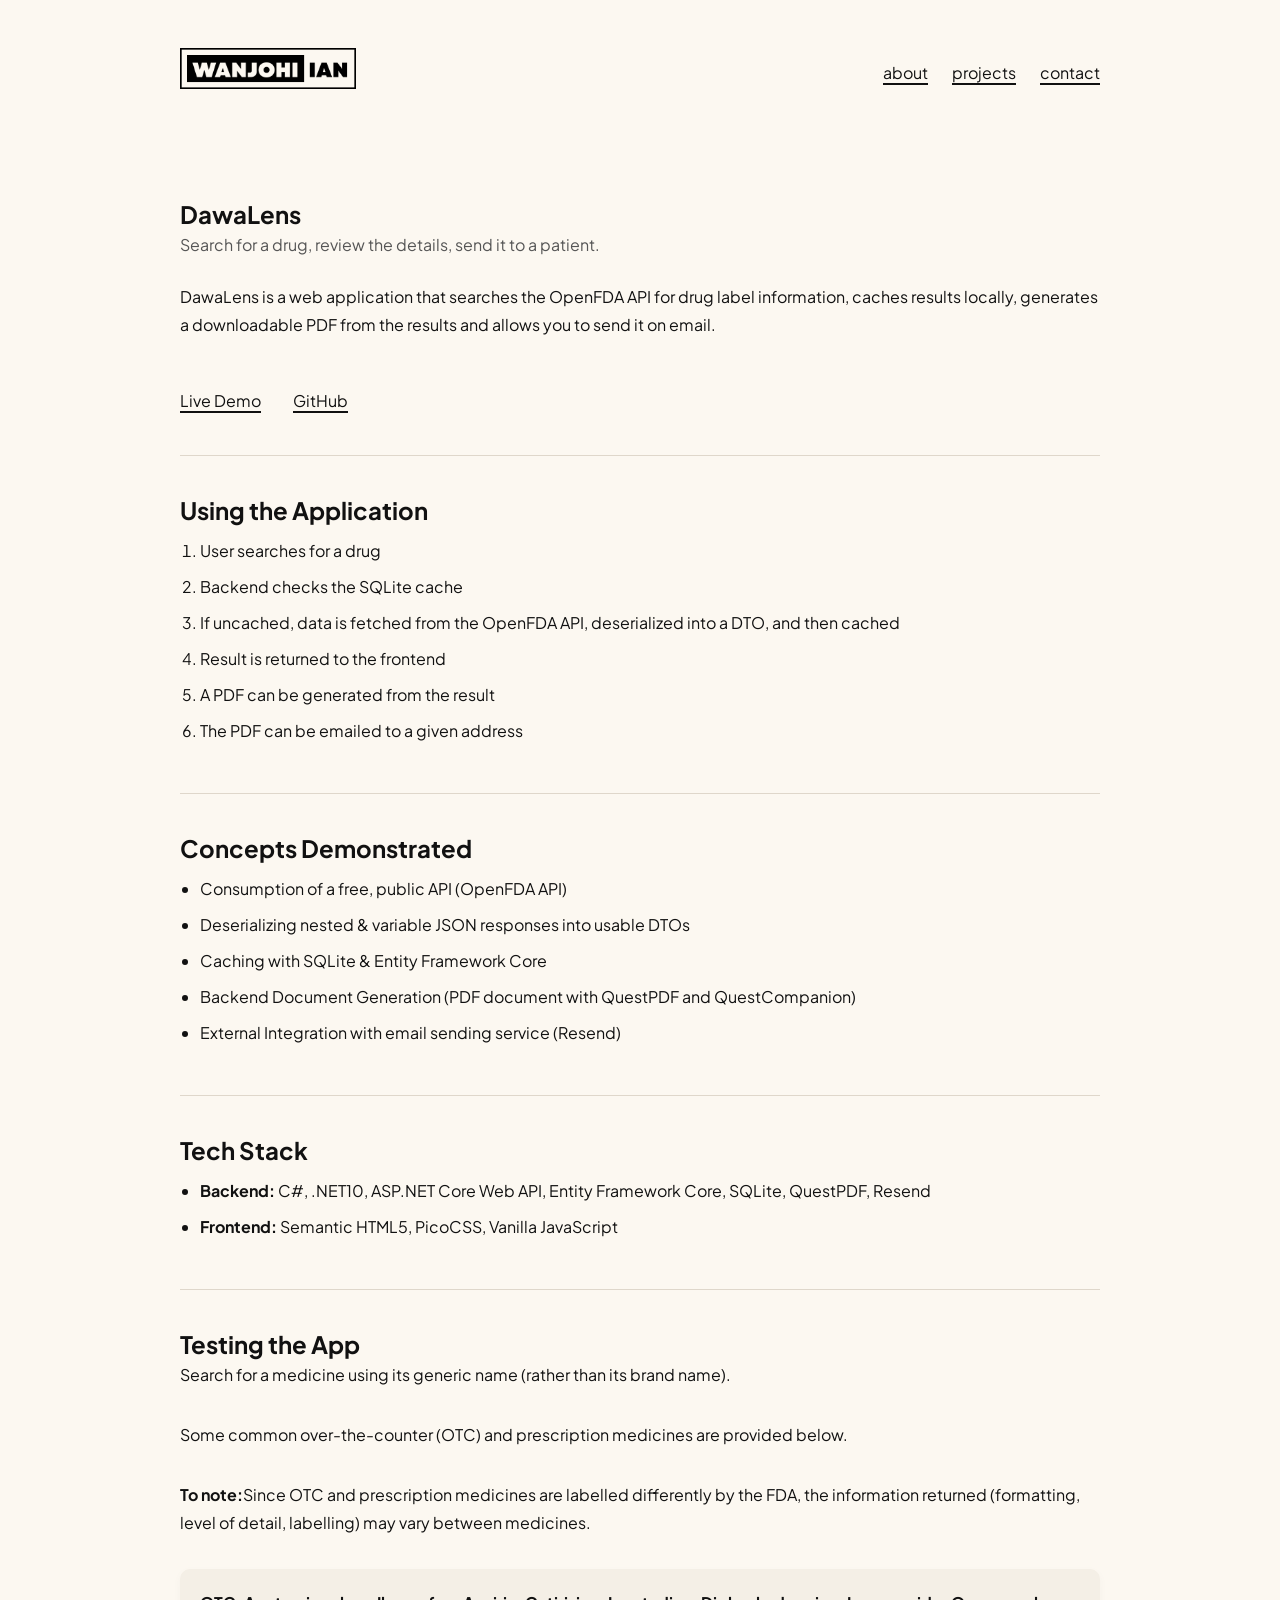
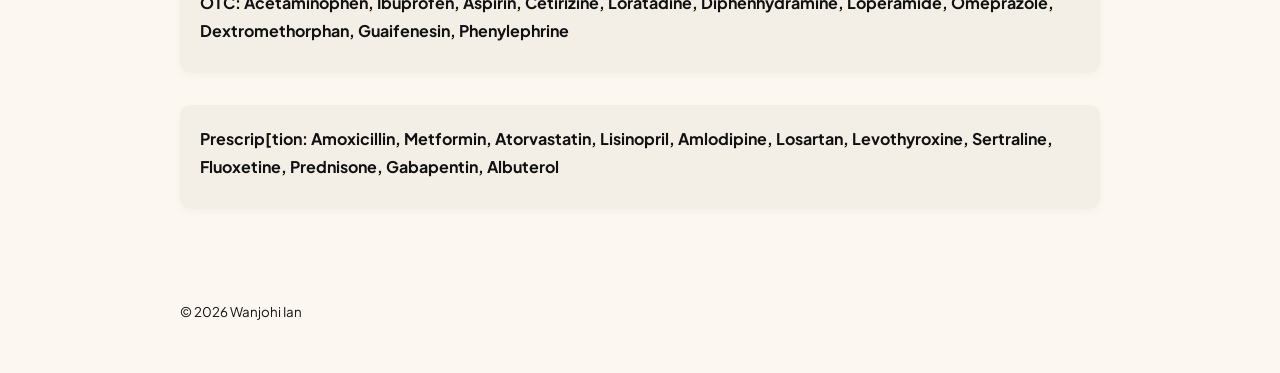
==== projects/dawalens.html @ da8fd79c "Cloned portfolio site to resolve file path issues" ====
<!DOCTYPE html>
<html lang="en">

<head>
    <meta charset="UTF-8">
    <meta name="viewport" content="width=device-width, initial-scale=1.0">
    <title>DawaLens - Wanjohi Ian | Backend Developer </title>

    <link rel="preconnect" href="https://fonts.googleapis.com">
    <link rel="preconnect" href="https://fonts.gstatic.com" crossorigin>
    <link href="https://fonts.googleapis.com/css2?family=Plus+Jakarta+Sans:ital,wght@0,200..800;1,200..800&display=swap" rel="stylesheet">

    <link rel="icon" type="image/png" href="../assets/icons/favicon.png">
    <link rel="stylesheet" href="../css/styles.css">
</head>

<body>

    <header class="site-header">
        <nav class="container">
            <ul>
                <li>
                    <a href="../index.html">
                        <img src="../assets/wanjohi_ian_namelogo_transparent.png" alt="wanjohi-ian-logo" class="logo">
                    </a>
                </li>
            </ul>

            <ul>
                <li><a href="../index.html#about">about</a></li>
                <li><a href="../index.html#projects">projects</a></li>
                <li><a href="../index.html#contact">contact</a></li>
            </ul>
        </nav>
    </header>

    <main class="container project-page">
        <!-- ABOUT PROJECT SECTION -->
        <section class="project-section">
            <h2>DawaLens</h2>
            <p class="tagline">Search for a drug, review the details, send it to a patient.</p>

            <p>DawaLens is a web application that searches the OpenFDA API for drug label information, caches results locally, generates a downloadable PDF from the results and allows you to send it on email.</p>
            
            <div class="project-footer">
                <a href="https://dawalens.up.railway.app" target="blank" rel="noopener">Live Demo</a>
                <a href="https://github.com/wanjohidev/dawalens" target="blank" rel="noopener">GitHub</a>
            </div>
        </section>
        

        <!-- PORJECT WORKFLOW SECTION -->
        <section class="project-section">
            <h2>Using the Application</h2>

            <ol>
                <li>User searches for a drug</li>
                <li>Backend checks the SQLite cache</li>
                <li>If uncached, data is fetched from the OpenFDA API, deserialized into a DTO, and then cached</li>
                <li>Result is returned to the frontend</li>
                <li>A PDF can be generated from the result</li>
                <li>The PDF can be emailed to a given address</li>
            </ol>
        </section>
         
        <!-- CONCEPTS DEMONSTRATED -->
        <section class="project-section">
            <h2>Concepts Demonstrated</h2>

            <ul>
                <li>Consumption of a free, public API (OpenFDA API)</li>
                <li>Deserializing nested & variable JSON responses into usable DTOs</li>
                <li>Caching with SQLite & Entity Framework Core</li>
                <li>Backend Document Generation (PDF document with QuestPDF and QuestCompanion)</li>
                <li>External Integration with email sending service (Resend)</li>
            </ul>
        </section>

        <!-- TECH STACK -->
        <section class="project-section">
            <h2>Tech Stack</h2>

            <ul>
                <li><strong>Backend: </strong>C#, .NET10, ASP.NET Core Web API, Entity Framework Core, SQLite, QuestPDF, Resend</li>
                <li><strong>Frontend: </strong>Semantic HTML5, PicoCSS, Vanilla JavaScript</li>
            </ul>
        </section>
        

        <!-- TEST DATA -->
         <section class="project-section">
            <h2>Testing the App</h2>

            <p>Search for a medicine using its generic name (rather than its brand name).</p>
            <p>Some common over-the-counter (OTC) and prescription medicines are provided below.</p>
            <p><strong>To note:</strong>Since OTC and prescription medicines are labelled differently by the FDA, the information returned (formatting, level of detail, labelling) may vary between medicines.</p> 
        
            <div class="credentials">
                <div class="credential-card">
                    <p><strong>OTC: Acetaminophen, Ibuprofen, Aspirin, Cetirizine, Loratadine, Diphenhydramine, Loperamide, Omeprazole, Dextromethorphan, Guaifenesin, Phenylephrine</strong></p>
                </div>
            </div>
        
            <div class="credentials">
                <div class="credential-card">
                    <p><strong>Prescrip[tion: Amoxicillin, Metformin, Atorvastatin, Lisinopril, Amlodipine, Losartan, Levothyroxine, Sertraline, Fluoxetine, Prednisone, Gabapentin, Albuterol</strong></p>
                </div>
            </div>     
         </section>
    </main>

    <footer class="container">
        <small>&copy; <span id="year"></span> Wanjohi Ian</small>
    </footer>

    <script src="../js/script.js"></script>
    
</body>
</html>
---- css/styles.css ----
/**/

/* === MAIN PAGE === */
/* RESET */
*,
*::before,
*::after {
    box-sizing: border-box;
    margin: 0;
    padding: 0;
}

/* DEFINING VARIABLES */
:root {
    --background: #FCF8F1;
    --text: #111111;
    --card: #f4efe6;
    --border: #dfd7cb;
    --max-width: 920px;
    --transition: 180ms ease;
    --header-height: 96px;
}

/* BASE */
html {
    scroll-behavior: smooth;
}

body {
    font-family: "Plus Jakarta Sans", sans-serif;
    background: var(--background);
    color: var(--text);
    line-height: 1.75;
    font-size: 1rem;
}

.logo {
    max-width: 25%;
}

main {
    padding-top: var(--header-height);
}

.container {
    width: min(var(--max-width), 90%);
    margin-inline: auto;
}

section {
    padding: 2rem 0;
}

h1, h2, h3 {
    margin-bottom: 2rem;
    line-height: 1.2;
}

.landing h1 {
    margin-bottom: .15rem;
}

p {
    margin-bottom: 2rem;
}

/* HEADER */
.site-header {
    position: fixed;
    inset: 0 0 auto 0;
    background: var(--background);
    transition: transform .3s ease;
    z-index: 100;
}

.site-header.hidden {
    transform: translateY(-100%);
}

nav {
    width: min(var(--max-width), 90%);
    margin-inline: auto;

    display: flex;
    justify-content: space-between;
    align-items: center;

    padding: 3rem 0;
}

nav a.active {
    font-weight: 600;
}

nav ul {
    display: flex;
    gap: 1.5rem;
    list-style: none;
}

/* LANDING */
.landing {
    min-height: unset;
    padding-block: 8rem 4rem;

    display: flex;
    flex-direction: column;
    justify-content: flex-start;
}

.status-bar .container {
    display: flex;
    gap: .25rem;

    align-items: flex-start;
    margin: 0;
    color: #555;
    font-size: .95rem;
}

.status-item {
    display: flex;
    align-items: center;
    gap: .45rem;
}

.status-item .icon {
    width: 16px;
    height: 16px;
    opacity: .75;
}

/* PROJECTS */
.project-grid {
    display: grid;
    grid-template-columns: repeat(2, 1fr);
    gap: 1.5rem;
    margin-top: 2rem;
}

.project-card {
    background: var(--card);
    padding: 1.5rem;
    border-radius: 8px;
    box-shadow: 0 3px 10px rgba(0,0,0,.03);
}

.project-card h3 {
    margin-bottom: .75rem;
}

.project-links {
    margin-top: 1.5rem;
    display: flex;
    flex-direction: column;
    gap: .5rem;
}

/* CONTACT */
.contact-links {
    list-style: none;

    display: flex;
    flex-direction: column;
    gap: .6rem;
}

.contact-links li {
    margin-bottom: .75rem;
}

.contact-links a {
    display: inline-flex;
    align-items: center;
    gap: .5rem;
}

.icon {
    width: 18px;
    height: 18px;
    object-fit: contain;
    flex-shrink: 0;
}

/* FOOTER */
footer {
    padding: 3rem 0;
}


/* LINKS */
a {
    color: inherit;
    text-decoration: underline;
    text-decoration-thickness: 1.5px;
    text-underline-offset: 4px;

    transition: 
        text-underline-offset var(--transition),
        opacity var(--transition);
}

a:hover {
    text-underline-offset: 8px;
    opacity: .7;
}

.tagline {
    margin-top: 0;
    margin-bottom: 1.5rem;
    color: #555;
}


/* MOBILE MEDIA QUERY */
@media (max-width: 700px) {

    nav {
        flex-direction: column;
        align-items: center;
        gap: 1rem;
    }

    nav ul {
        display: flex;
        justify-content: center;
        align-items: center;
        gap: 1.5rem;
    }

    .project-grid {
        grid-template-columns: 1fr;
    }

    section {
        padding: 4rem 0;
    }

    .credentials {
        grid-template-columns: 1fr;
    }

    .status-bar {
        flex-direction: column;
        align-items: flex-start;
        gap: .5rem;
    }
}

/* === PROJECT PAGES === */
.project-page {
    padding-top: 10rem;
}

.project-page section {
    padding: 2.5rem 0;
}

.project-page h2 {
    margin-bottom: 1.5rem;
}

.project-page h3 {
    margin-top: 2rem;
    margin-bottom: .75rem;
    font-size: 1rem;
}

.project-page p + p {
    margin-top: 1rem;
}

.project-page ul, 
.project-page ol {
    margin-top: .75rem;
    margin-left: 1.25rem;
}

.project-page li {
    margin-bottom: .5rem;
}

/* CONTENT BLOCKS */
.project-section {
    padding-bottom: 2rem;
    border-bottom: 1px solid var(--border);
}

.project-section h2 {
    margin-bottom: .15rem;
}

.project-section:last-of-type {
    border-bottom: none;
}

/* TEST DATA - POLISYNC || DRUG NAMES - DAWALENS */
.credentials {
    display: grid;
    grid-template-columns: 1fr;
    gap: 2rem;
    margin-top: 2rem;
}

.credential-card {
    background: var(--card);
    padding: 1.25rem;
    border-radius: 10px;
    box-shadow: 0 3px 10px rgba(0,0,0,.03);
}

.credential-card p {
    margin-bottom: .5rem;
}

/* PROJECT LINKS */
.project-footer {
    display: flex;
    gap: 2rem;
    padding-top: 1rem;
}
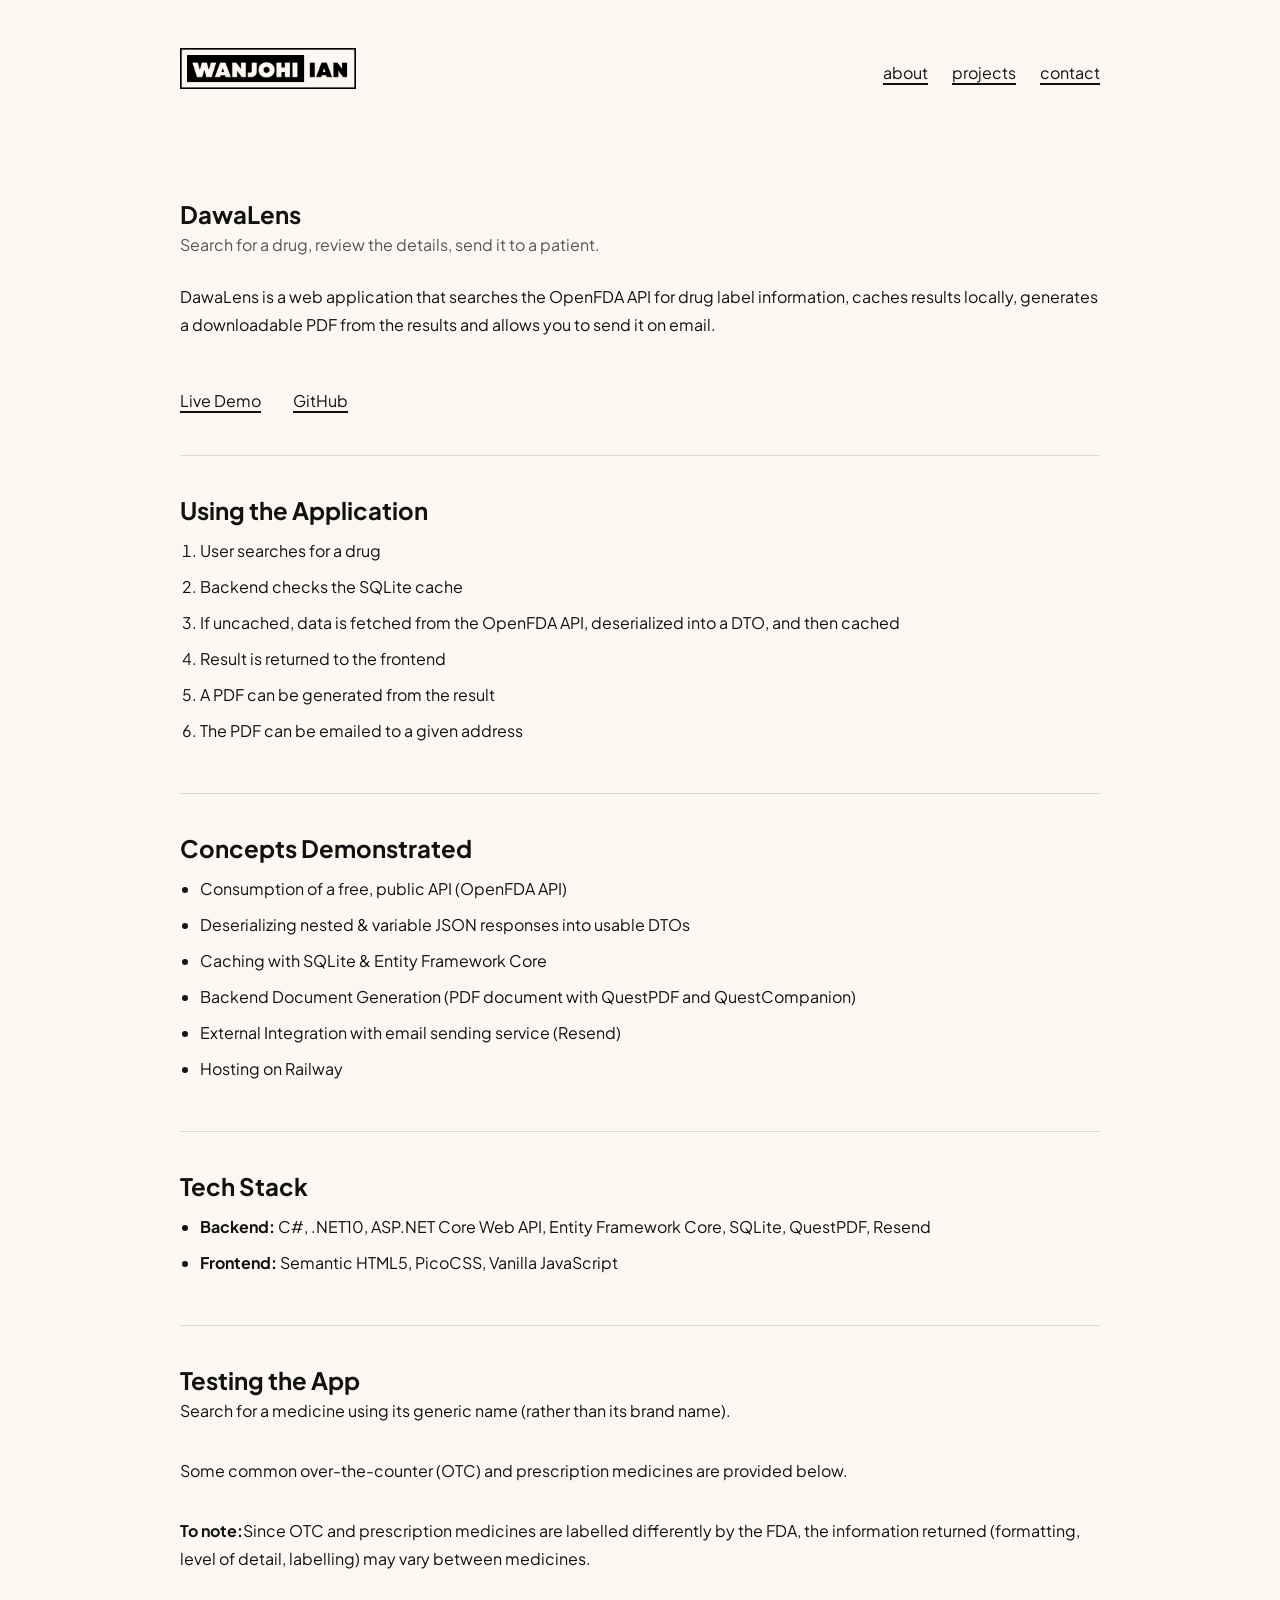
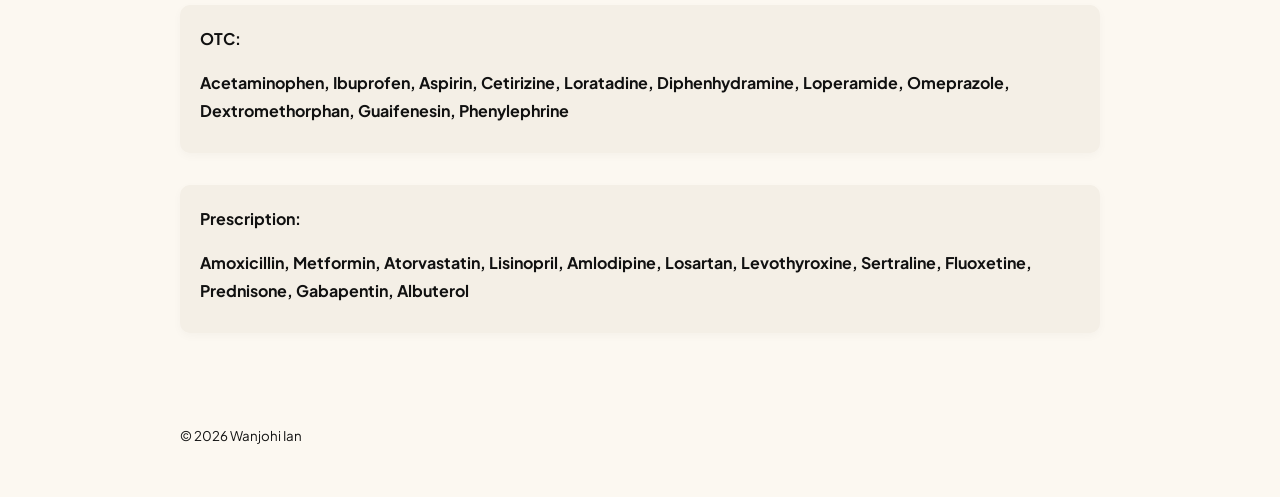
==== commit edbee3fa: "Edits: Various" ====
--- a/projects/dawalens.html
+++ b/projects/dawalens.html
@@ -73,6 +73,7 @@
                 <li>Caching with SQLite & Entity Framework Core</li>
                 <li>Backend Document Generation (PDF document with QuestPDF and QuestCompanion)</li>
                 <li>External Integration with email sending service (Resend)</li>
+                <li>Hosting on Railway</li>
             </ul>
         </section>
 
@@ -97,13 +98,15 @@
         
             <div class="credentials">
                 <div class="credential-card">
-                    <p><strong>OTC: Acetaminophen, Ibuprofen, Aspirin, Cetirizine, Loratadine, Diphenhydramine, Loperamide, Omeprazole, Dextromethorphan, Guaifenesin, Phenylephrine</strong></p>
+                    <p><strong>OTC: </strong></p>
+                    <p><strong>Acetaminophen, Ibuprofen, Aspirin, Cetirizine, Loratadine, Diphenhydramine, Loperamide, Omeprazole, Dextromethorphan, Guaifenesin, Phenylephrine</strong></p>
                 </div>
             </div>
         
             <div class="credentials">
                 <div class="credential-card">
-                    <p><strong>Prescrip[tion: Amoxicillin, Metformin, Atorvastatin, Lisinopril, Amlodipine, Losartan, Levothyroxine, Sertraline, Fluoxetine, Prednisone, Gabapentin, Albuterol</strong></p>
+                    <p><strong>Prescription: </strong></p>
+                    <p><strong>Amoxicillin, Metformin, Atorvastatin, Lisinopril, Amlodipine, Losartan, Levothyroxine, Sertraline, Fluoxetine, Prednisone, Gabapentin, Albuterol</strong></p>
                 </div>
             </div>     
          </section>
--- a/css/styles.css
+++ b/css/styles.css
@@ -221,11 +221,28 @@
         gap: 1rem;
     }
 
+    nav ul:first-child {
+        justify-content: center;
+    }
+
+    nav ul:last-child {
+        width: 100%;
+        justify-content: space-evenly;
+        gap: 0;
+    }
+    /*
     nav ul {
         display: flex;
         justify-content: center;
         align-items: center;
         gap: 1.5rem;
+    }
+    */
+    .logo {
+        height: 24px;
+        width: auto;
+        max-width: 100%;
+        display: block;
     }
 
     .project-grid {
